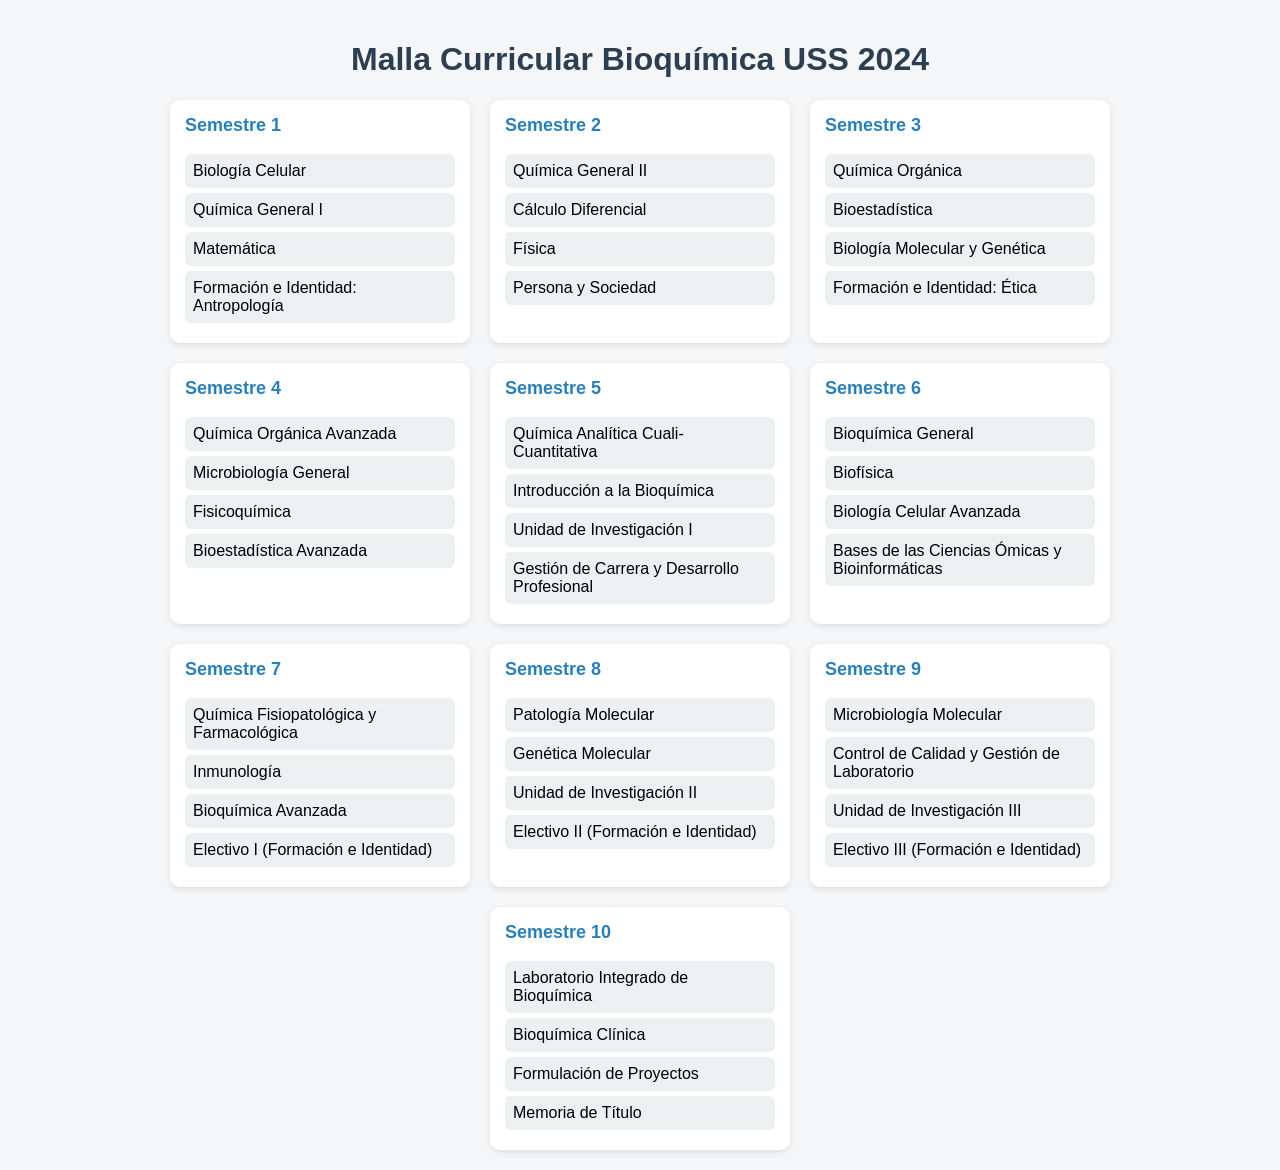
==== docs/index.html @ abe25c47 "commit" ====
<!DOCTYPE html>
<html lang="es">
<head>
  <meta charset="UTF-8" />
  <meta name="viewport" content="width=device-width, initial-scale=1.0"/>
  <title>Malla Bioquímica USS 2024</title>
  <style>
    body {
      font-family: Arial, sans-serif;
      background: #f4f6f8;
      margin: 0;
      padding: 20px;
    }
    h1 {
      text-align: center;
      color: #2c3e50;
    }
    .grid {
      display: flex;
      flex-wrap: wrap;
      justify-content: center;
      gap: 20px;
    }
    .semestre {
      background: white;
      border-radius: 10px;
      box-shadow: 0 2px 6px rgba(0,0,0,0.1);
      padding: 15px;
      width: 270px;
    }
    .semestre h3 {
      margin-top: 0;
      color: #2980b9;
      font-size: 18px;
    }
    .ramo {
      background: #ecf0f1;
      margin: 5px 0;
      padding: 8px;
      border-radius: 6px;
      cursor: help;
    }
    .ramo:hover {
      background: #d0dce3;
    }
  </style>
</head>
<body>
  <h1>Malla Curricular Bioquímica USS 2024</h1>

  <div class="grid">
    <div class="semestre">
      <h3>Semestre 1</h3>
      <div class="ramo">Biología Celular</div>
      <div class="ramo">Química General I</div>
      <div class="ramo">Matemática</div>
      <div class="ramo">Formación e Identidad: Antropología</div>
    </div>

    <div class="semestre">
      <h3>Semestre 2</h3>
      <div class="ramo" title="Requiere Química General I">Química General II</div>
      <div class="ramo">Cálculo Diferencial</div>
      <div class="ramo">Física</div>
      <div class="ramo">Persona y Sociedad</div>
    </div>

    <div class="semestre">
      <h3>Semestre 3</h3>
      <div class="ramo" title="Requiere Química General II">Química Orgánica</div>
      <div class="ramo">Bioestadística</div>
      <div class="ramo">Biología Molecular y Genética</div>
      <div class="ramo">Formación e Identidad: Ética</div>
    </div>

    <div class="semestre">
      <h3>Semestre 4</h3>
      <div class="ramo" title="Requiere Química Orgánica">Química Orgánica Avanzada</div>
      <div class="ramo">Microbiología General</div>
      <div class="ramo">Fisicoquímica</div>
      <div class="ramo">Bioestadística Avanzada</div>
    </div>

    <div class="semestre">
      <h3>Semestre 5</h3>
      <div class="ramo">Química Analítica Cuali-Cuantitativa</div>
      <div class="ramo">Introducción a la Bioquímica</div>
      <div class="ramo">Unidad de Investigación I</div>
      <div class="ramo">Gestión de Carrera y Desarrollo Profesional</div>
    </div>

    <div class="semestre">
      <h3>Semestre 6</h3>
      <div class="ramo" title="Requiere Introducción a la Bioquímica">Bioquímica General</div>
      <div class="ramo">Biofísica</div>
      <div class="ramo">Biología Celular Avanzada</div>
      <div class="ramo">Bases de las Ciencias Ómicas y Bioinformáticas</div>
    </div>

    <div class="semestre">
      <h3>Semestre 7</h3>
      <div class="ramo">Química Fisiopatológica y Farmacológica</div>
      <div class="ramo">Inmunología</div>
      <div class="ramo">Bioquímica Avanzada</div>
      <div class="ramo">Electivo I (Formación e Identidad)</div>
    </div>

    <div class="semestre">
      <h3>Semestre 8</h3>
      <div class="ramo">Patología Molecular</div>
      <div class="ramo">Genética Molecular</div>
      <div class="ramo">Unidad de Investigación II</div>
      <div class="ramo">Electivo II (Formación e Identidad)</div>
    </div>

    <div class="semestre">
      <h3>Semestre 9</h3>
      <div class="ramo">Microbiología Molecular</div>
      <div class="ramo">Control de Calidad y Gestión de Laboratorio</div>
      <div class="ramo">Unidad de Investigación III</div>
      <div class="ramo">Electivo III (Formación e Identidad)</div>
    </div>

    <div class="semestre">
      <h3>Semestre 10</h3>
      <div class="ramo">Laboratorio Integrado de Bioquímica</div>
      <div class="ramo">Bioquímica Clínica</div>
      <div class="ramo">Formulación de Proyectos</div>
      <div class="ramo">Memoria de Título</div>
    </div>
  </div>
</body>
</html>
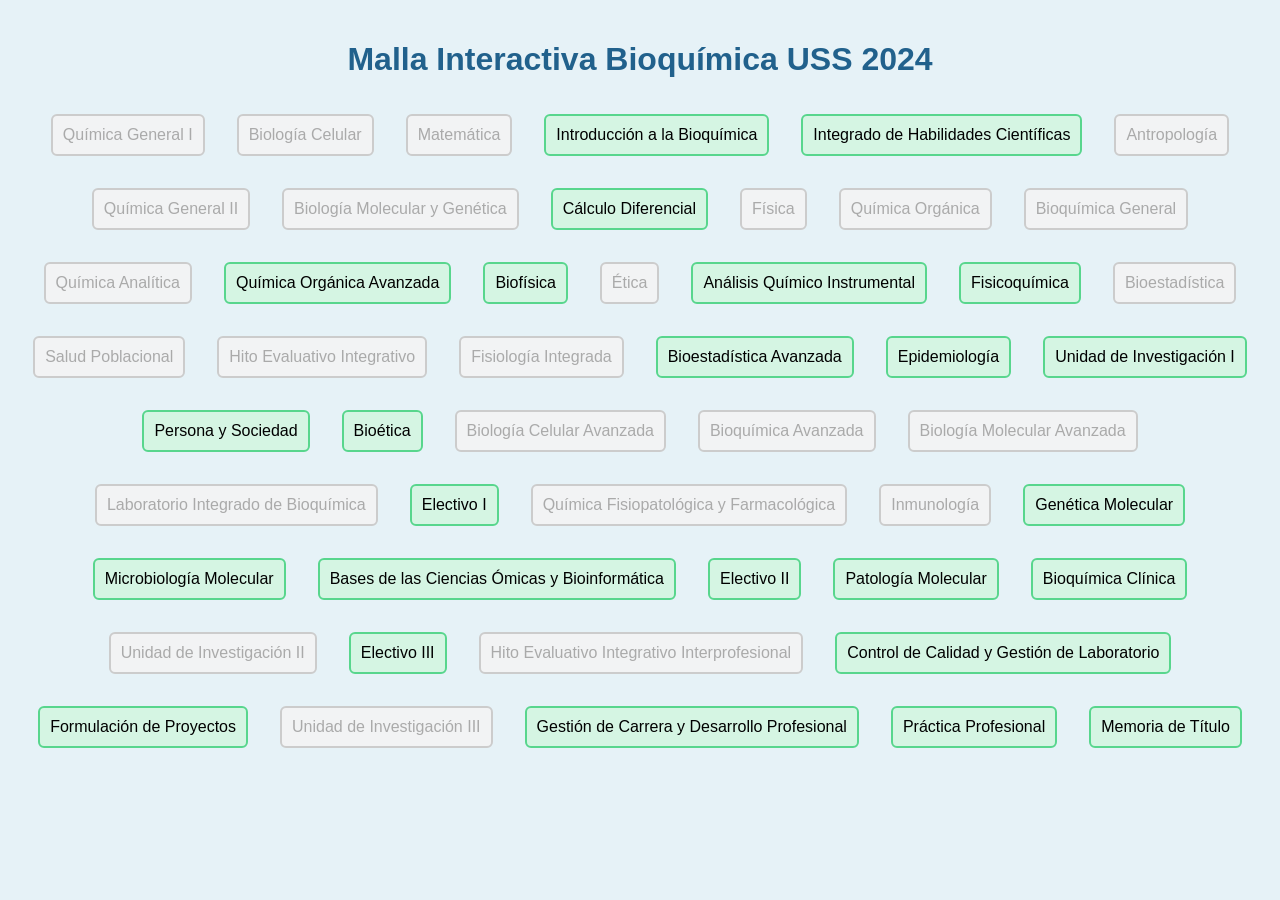
==== commit e4469b80: "commit" ====
--- a/docs/index.html
+++ b/docs/index.html
@@ -1,133 +1,14 @@
 <!DOCTYPE html>
 <html lang="es">
 <head>
-  <meta charset="UTF-8" />
-  <meta name="viewport" content="width=device-width, initial-scale=1.0"/>
+  <meta charset="UTF-8">
+  <meta name="viewport" content="width=device-width, initial-scale=1.0">
   <title>Malla Bioquímica USS 2024</title>
-  <style>
-    body {
-      font-family: Arial, sans-serif;
-      background: #f4f6f8;
-      margin: 0;
-      padding: 20px;
-    }
-    h1 {
-      text-align: center;
-      color: #2c3e50;
-    }
-    .grid {
-      display: flex;
-      flex-wrap: wrap;
-      justify-content: center;
-      gap: 20px;
-    }
-    .semestre {
-      background: white;
-      border-radius: 10px;
-      box-shadow: 0 2px 6px rgba(0,0,0,0.1);
-      padding: 15px;
-      width: 270px;
-    }
-    .semestre h3 {
-      margin-top: 0;
-      color: #2980b9;
-      font-size: 18px;
-    }
-    .ramo {
-      background: #ecf0f1;
-      margin: 5px 0;
-      padding: 8px;
-      border-radius: 6px;
-      cursor: help;
-    }
-    .ramo:hover {
-      background: #d0dce3;
-    }
-  </style>
+  <link rel="stylesheet" href="estilos.css">
 </head>
 <body>
-  <h1>Malla Curricular Bioquímica USS 2024</h1>
-
-  <div class="grid">
-    <div class="semestre">
-      <h3>Semestre 1</h3>
-      <div class="ramo">Biología Celular</div>
-      <div class="ramo">Química General I</div>
-      <div class="ramo">Matemática</div>
-      <div class="ramo">Formación e Identidad: Antropología</div>
-    </div>
-
-    <div class="semestre">
-      <h3>Semestre 2</h3>
-      <div class="ramo" title="Requiere Química General I">Química General II</div>
-      <div class="ramo">Cálculo Diferencial</div>
-      <div class="ramo">Física</div>
-      <div class="ramo">Persona y Sociedad</div>
-    </div>
-
-    <div class="semestre">
-      <h3>Semestre 3</h3>
-      <div class="ramo" title="Requiere Química General II">Química Orgánica</div>
-      <div class="ramo">Bioestadística</div>
-      <div class="ramo">Biología Molecular y Genética</div>
-      <div class="ramo">Formación e Identidad: Ética</div>
-    </div>
-
-    <div class="semestre">
-      <h3>Semestre 4</h3>
-      <div class="ramo" title="Requiere Química Orgánica">Química Orgánica Avanzada</div>
-      <div class="ramo">Microbiología General</div>
-      <div class="ramo">Fisicoquímica</div>
-      <div class="ramo">Bioestadística Avanzada</div>
-    </div>
-
-    <div class="semestre">
-      <h3>Semestre 5</h3>
-      <div class="ramo">Química Analítica Cuali-Cuantitativa</div>
-      <div class="ramo">Introducción a la Bioquímica</div>
-      <div class="ramo">Unidad de Investigación I</div>
-      <div class="ramo">Gestión de Carrera y Desarrollo Profesional</div>
-    </div>
-
-    <div class="semestre">
-      <h3>Semestre 6</h3>
-      <div class="ramo" title="Requiere Introducción a la Bioquímica">Bioquímica General</div>
-      <div class="ramo">Biofísica</div>
-      <div class="ramo">Biología Celular Avanzada</div>
-      <div class="ramo">Bases de las Ciencias Ómicas y Bioinformáticas</div>
-    </div>
-
-    <div class="semestre">
-      <h3>Semestre 7</h3>
-      <div class="ramo">Química Fisiopatológica y Farmacológica</div>
-      <div class="ramo">Inmunología</div>
-      <div class="ramo">Bioquímica Avanzada</div>
-      <div class="ramo">Electivo I (Formación e Identidad)</div>
-    </div>
-
-    <div class="semestre">
-      <h3>Semestre 8</h3>
-      <div class="ramo">Patología Molecular</div>
-      <div class="ramo">Genética Molecular</div>
-      <div class="ramo">Unidad de Investigación II</div>
-      <div class="ramo">Electivo II (Formación e Identidad)</div>
-    </div>
-
-    <div class="semestre">
-      <h3>Semestre 9</h3>
-      <div class="ramo">Microbiología Molecular</div>
-      <div class="ramo">Control de Calidad y Gestión de Laboratorio</div>
-      <div class="ramo">Unidad de Investigación III</div>
-      <div class="ramo">Electivo III (Formación e Identidad)</div>
-    </div>
-
-    <div class="semestre">
-      <h3>Semestre 10</h3>
-      <div class="ramo">Laboratorio Integrado de Bioquímica</div>
-      <div class="ramo">Bioquímica Clínica</div>
-      <div class="ramo">Formulación de Proyectos</div>
-      <div class="ramo">Memoria de Título</div>
-    </div>
-  </div>
+  <h1>Malla Interactiva Bioquímica USS 2024</h1>
+  <div class="malla" id="malla"></div>
+  <script src="script.js"></script>
 </body>
 </html>
--- a/docs/estilos.css
+++ b/docs/estilos.css
@@ -0,0 +1,42 @@
+
+body {
+  font-family: Arial, sans-serif;
+  background: #e6f2f7;
+  margin: 0;
+  padding: 20px;
+}
+h1 {
+  text-align: center;
+  color: #21618c;
+}
+.malla {
+  display: flex;
+  flex-wrap: wrap;
+  justify-content: center;
+  gap: 20px;
+  margin-top: 30px;
+}
+.ramo {
+  background: #d5f5e3;
+  padding: 10px;
+  margin: 6px;
+  border-radius: 6px;
+  text-align: center;
+  cursor: pointer;
+  border: 2px solid #58d68d;
+  transition: background 0.2s ease;
+}
+.ramo:hover {
+  background: #abebc6;
+}
+.ramo.bloqueado {
+  background: #f2f3f4;
+  color: #aaa;
+  border-color: #ccc;
+  cursor: not-allowed;
+}
+.ramo.aprobado {
+  background: #3498db;
+  color: white;
+  border-color: #21618c;
+}
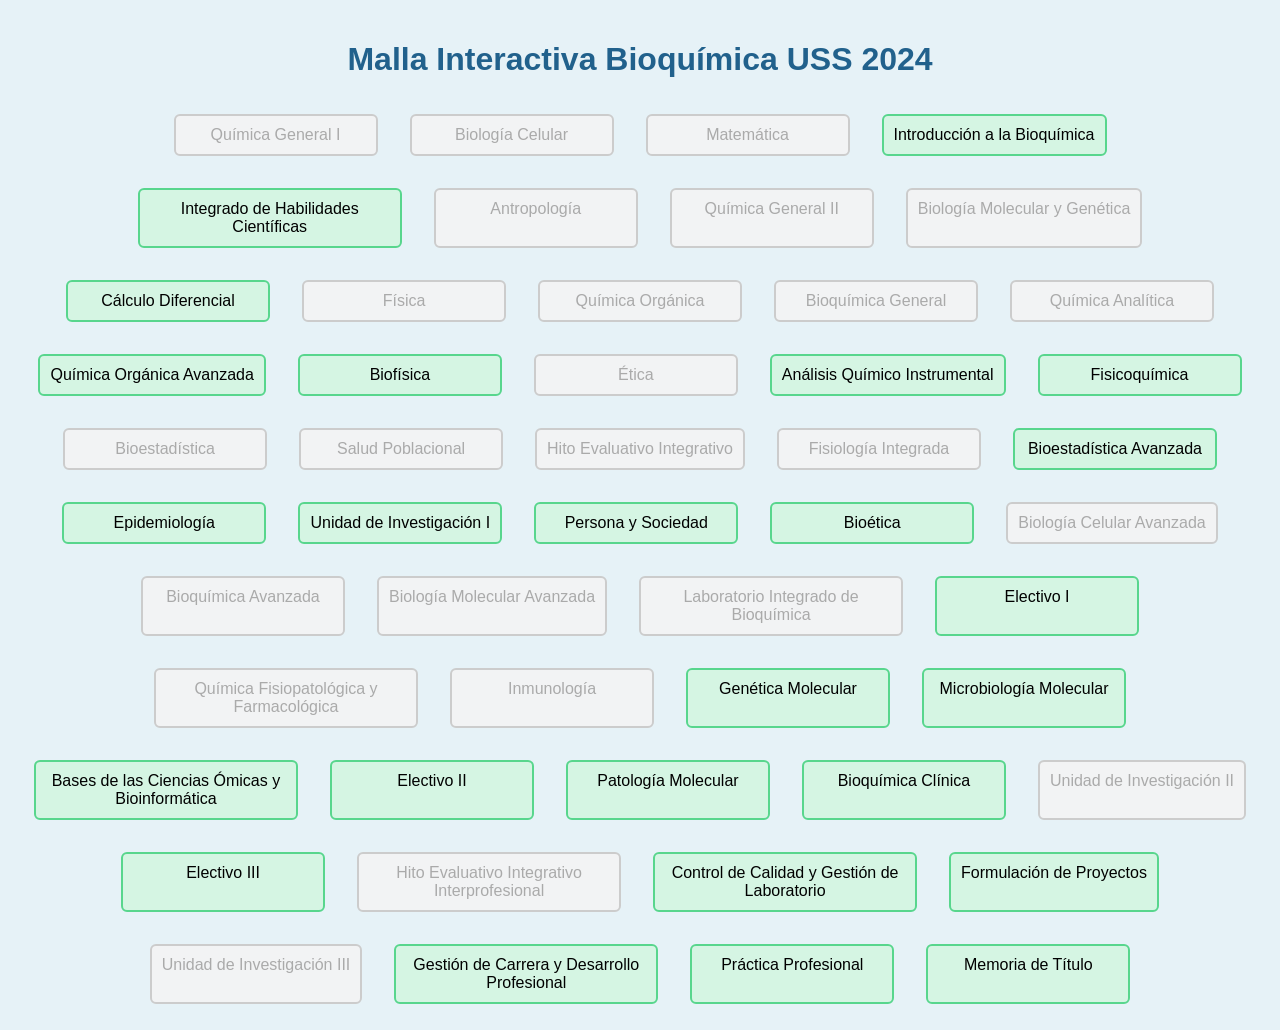
==== commit e204dc97: "commit" ====
--- a/docs/index.html
+++ b/docs/index.html
@@ -1,10 +1,10 @@
 <!DOCTYPE html>
 <html lang="es">
 <head>
-  <meta charset="UTF-8">
-  <meta name="viewport" content="width=device-width, initial-scale=1.0">
+  <meta charset="UTF-8" />
+  <meta name="viewport" content="width=device-width, initial-scale=1.0"/>
   <title>Malla Bioquímica USS 2024</title>
-  <link rel="stylesheet" href="estilos.css">
+  <link rel="stylesheet" href="estilos.css" />
 </head>
 <body>
   <h1>Malla Interactiva Bioquímica USS 2024</h1>
--- a/docs/estilos.css
+++ b/docs/estilos.css
@@ -1,14 +1,15 @@
-
 body {
   font-family: Arial, sans-serif;
   background: #e6f2f7;
   margin: 0;
   padding: 20px;
 }
+
 h1 {
   text-align: center;
   color: #21618c;
 }
+
 .malla {
   display: flex;
   flex-wrap: wrap;
@@ -16,6 +17,7 @@
   gap: 20px;
   margin-top: 30px;
 }
+
 .ramo {
   background: #d5f5e3;
   padding: 10px;
@@ -25,16 +27,21 @@
   cursor: pointer;
   border: 2px solid #58d68d;
   transition: background 0.2s ease;
+  min-width: 180px;
+  max-width: 240px;
 }
+
 .ramo:hover {
   background: #abebc6;
 }
+
 .ramo.bloqueado {
   background: #f2f3f4;
   color: #aaa;
   border-color: #ccc;
   cursor: not-allowed;
 }
+
 .ramo.aprobado {
   background: #3498db;
   color: white;
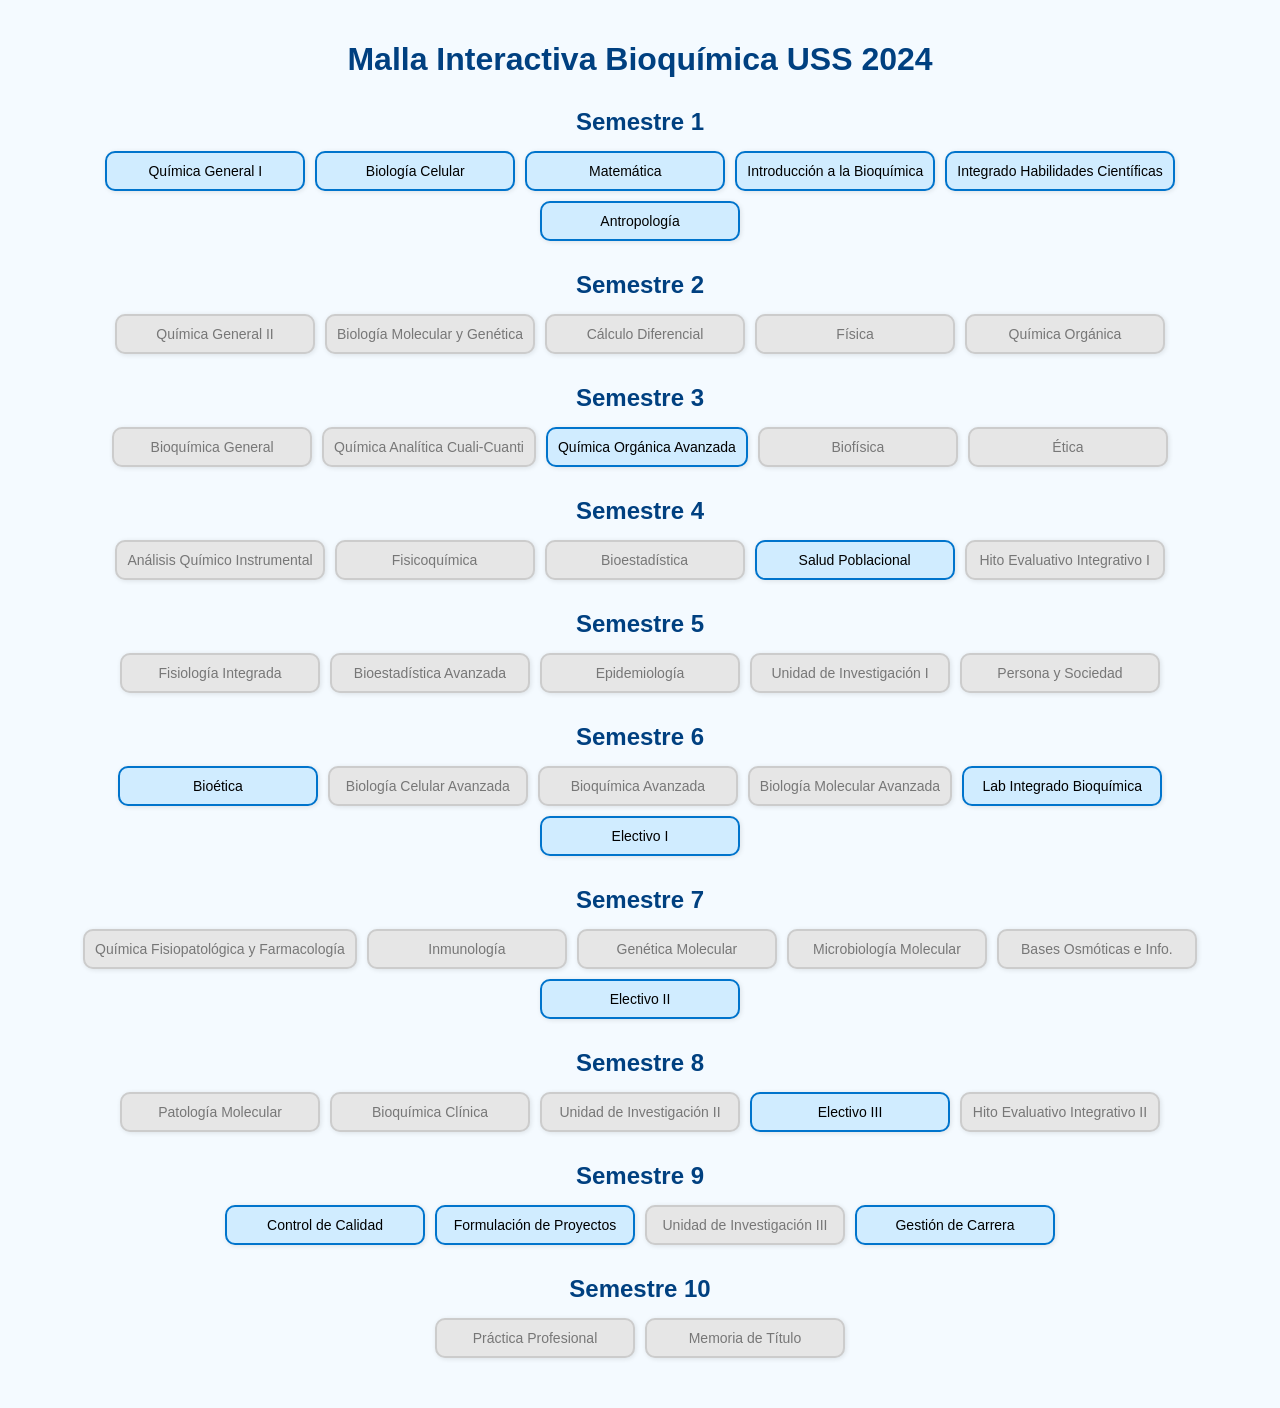
==== commit 816eea0c: "commit" ====
--- a/docs/index.html
+++ b/docs/index.html
@@ -1,14 +1,14 @@
 <!DOCTYPE html>
 <html lang="es">
 <head>
-  <meta charset="UTF-8" />
-  <meta name="viewport" content="width=device-width, initial-scale=1.0"/>
-  <title>Malla Bioquímica USS 2024</title>
-  <link rel="stylesheet" href="estilos.css" />
+  <meta charset="UTF-8">
+  <meta name="viewport" content="width=device-width, initial-scale=1.0">
+  <title>Malla Interactiva Bioquímica USS 2024</title>
+  <link rel="stylesheet" href="estilos.css">
 </head>
 <body>
   <h1>Malla Interactiva Bioquímica USS 2024</h1>
-  <div class="malla" id="malla"></div>
+  <div id="malla-container"></div>
   <script src="script.js"></script>
 </body>
 </html>
--- a/docs/estilos.css
+++ b/docs/estilos.css
@@ -1,49 +1,62 @@
+
 body {
-  font-family: Arial, sans-serif;
-  background: #e6f2f7;
+  font-family: 'Segoe UI', sans-serif;
+  background-color: #f4faff;
   margin: 0;
   padding: 20px;
+  color: #003366;
 }
 
 h1 {
   text-align: center;
-  color: #21618c;
+  margin-bottom: 30px;
+  color: #004080;
 }
 
-.malla {
+.semestre {
+  margin-bottom: 30px;
+}
+
+.semestre h2 {
+  color: #004080;
+  text-align: center;
+  margin-bottom: 15px;
+}
+
+.ramos {
   display: flex;
   flex-wrap: wrap;
+  gap: 10px;
   justify-content: center;
-  gap: 20px;
-  margin-top: 30px;
 }
 
-.ramo {
-  background: #d5f5e3;
+button.ramo {
+  background-color: #d0ecff;
+  border: 2px solid #0074cc;
+  border-radius: 10px;
   padding: 10px;
-  margin: 6px;
-  border-radius: 6px;
+  min-width: 200px;
+  font-size: 14px;
+  cursor: pointer;
+  transition: background-color 0.3s, transform 0.2s;
+  box-shadow: 1px 1px 5px rgba(0,0,0,0.1);
   text-align: center;
-  cursor: pointer;
-  border: 2px solid #58d68d;
-  transition: background 0.2s ease;
-  min-width: 180px;
-  max-width: 240px;
 }
 
-.ramo:hover {
-  background: #abebc6;
+button.ramo:hover:not(:disabled) {
+  background-color: #a6e1ff;
+  transform: scale(1.02);
 }
 
-.ramo.bloqueado {
-  background: #f2f3f4;
-  color: #aaa;
-  border-color: #ccc;
+button.ramo:disabled {
+  background-color: #e6e6e6;
+  border-color: #cccccc;
+  color: #777;
   cursor: not-allowed;
 }
 
-.ramo.aprobado {
-  background: #3498db;
-  color: white;
-  border-color: #21618c;
+button.ramo.aprobado {
+  background-color: #b2f0b2;
+  border-color: #38a169;
+  color: #084c14;
 }
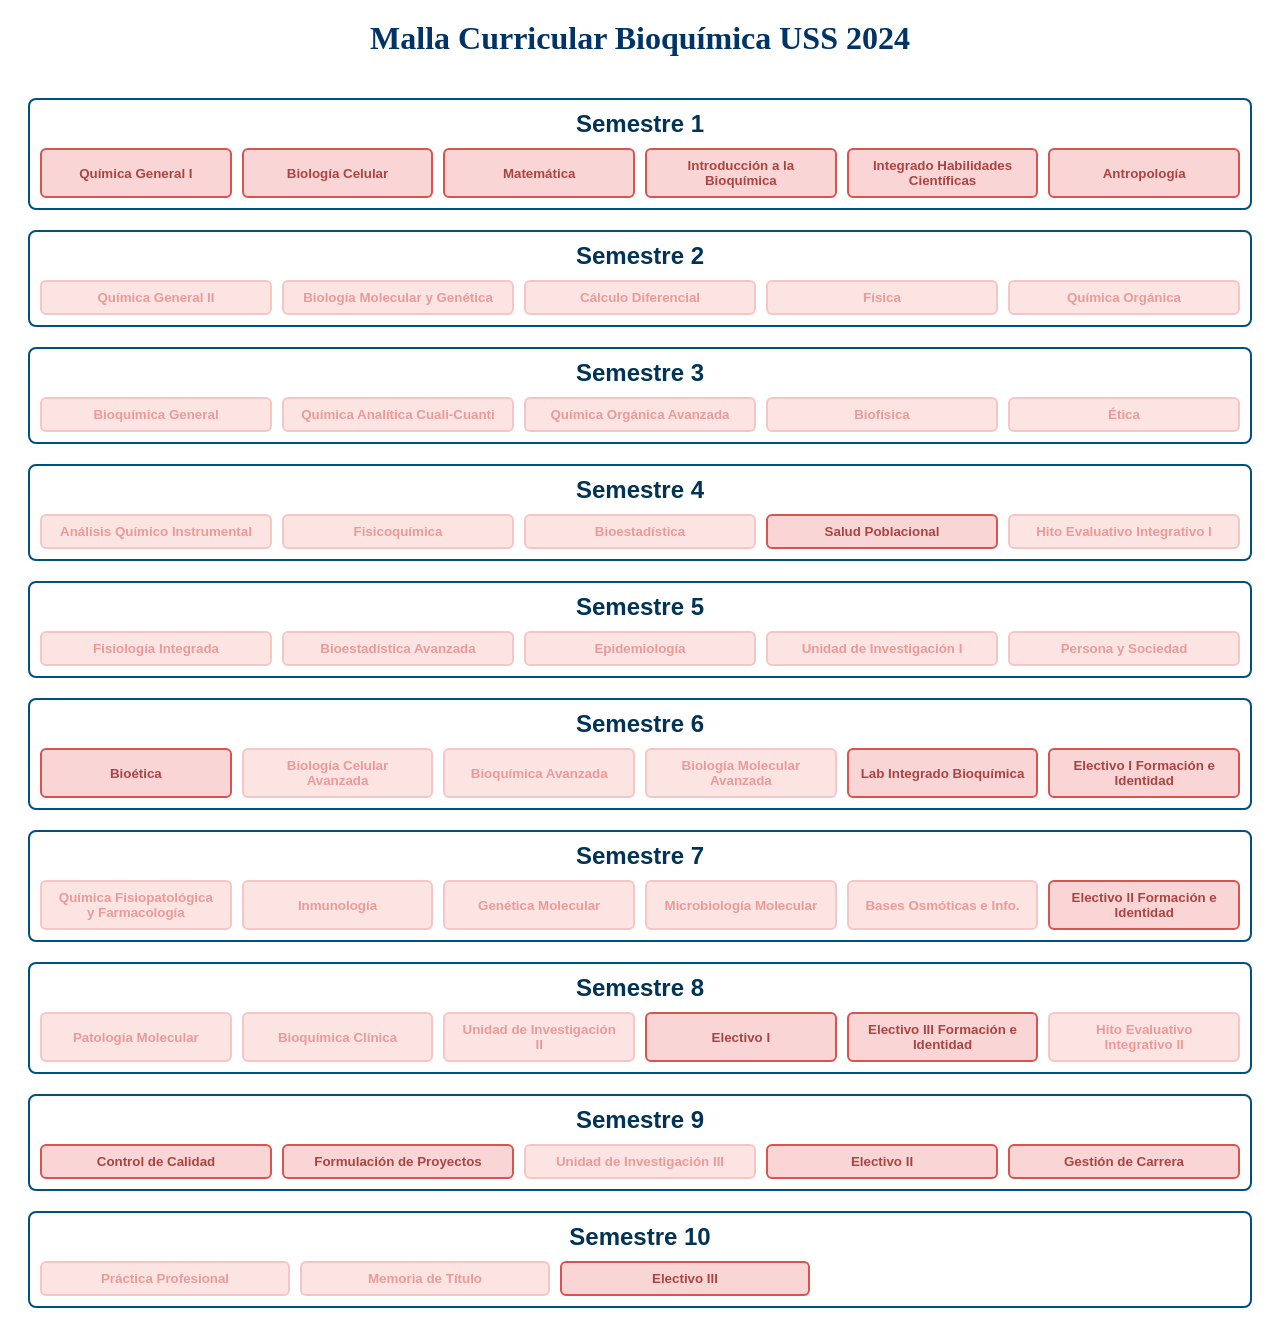
==== commit 458989e3: "commit" ====
--- a/docs/index.html
+++ b/docs/index.html
@@ -1,14 +1,17 @@
 <!DOCTYPE html>
 <html lang="es">
 <head>
-  <meta charset="UTF-8">
-  <meta name="viewport" content="width=device-width, initial-scale=1.0">
-  <title>Malla Interactiva Bioquímica USS 2024</title>
-  <link rel="stylesheet" href="estilos.css">
+  <meta charset="UTF-8" />
+  <meta name="viewport" content="width=device-width, initial-scale=1" />
+  <title>Malla Interactiva Bioquímica USS </title>
+  <link rel="stylesheet" href="estilos.css" />
 </head>
 <body>
-  <h1>Malla Interactiva Bioquímica USS 2024</h1>
+  <h1 style="text-align:center; color:#003366; margin-top:20px;">
+    Malla Curricular Bioquímica USS 2024
+  </h1>
   <div id="malla-container"></div>
+
   <script src="script.js"></script>
 </body>
 </html>
--- a/docs/estilos.css
+++ b/docs/estilos.css
@@ -1,62 +1,75 @@
-
-body {
-  font-family: 'Segoe UI', sans-serif;
-  background-color: #f4faff;
-  margin: 0;
+/* Contenedor general de la malla */
+#malla-container {
+  display: flex;
+  flex-direction: column;
+  gap: 20px;
   padding: 20px;
-  color: #003366;
+  font-family: Arial, sans-serif;
 }
 
-h1 {
-  text-align: center;
-  margin-bottom: 30px;
-  color: #004080;
+/* Bloque de cada semestre */
+.semestre {
+  border: 2px solid #005080; /* azul oscuro */
+  border-radius: 8px;
+  padding: 10px;
 }
 
-.semestre {
-  margin-bottom: 30px;
+/* Título del semestre */
+.semestre h2 {
+  margin: 0 0 10px 0;
+  color: #003355; /* azul más oscuro */
+  text-align: center;
 }
 
-.semestre h2 {
-  color: #004080;
-  text-align: center;
-  margin-bottom: 15px;
-}
-
+/* Contenedor de los ramos en fila */
 .ramos {
   display: flex;
   flex-wrap: wrap;
   gap: 10px;
-  justify-content: center;
+  justify-content: flex-start;
 }
 
-button.ramo {
-  background-color: #d0ecff;
-  border: 2px solid #0074cc;
-  border-radius: 10px;
-  padding: 10px;
-  min-width: 200px;
-  font-size: 14px;
+/* Estilo base para cada ramo (botón) */
+.ramo {
+  background-color: #f9d6d5; /* rojo muy claro */
+  border: 2px solid #d9534f; /* rojo medio */
+  color: #a94442; /* rojo oscuro */
+  padding: 8px 12px;
+  border-radius: 6px;
   cursor: pointer;
-  transition: background-color 0.3s, transform 0.2s;
-  box-shadow: 1px 1px 5px rgba(0,0,0,0.1);
-  text-align: center;
+  font-weight: 600;
+  user-select: none;
+  transition: background-color 0.3s, color 0.3s;
+  flex: 1 1 150px; /* ancho base, flexible */
+  max-width: 250px;
 }
 
-button.ramo:hover:not(:disabled) {
-  background-color: #a6e1ff;
-  transform: scale(1.02);
-}
-
-button.ramo:disabled {
-  background-color: #e6e6e6;
-  border-color: #cccccc;
-  color: #777;
+/* Estado deshabilitado (no puede seleccionar) */
+.ramo:disabled {
+  background-color: #fce4e3; /* rojo muy pálido */
+  border-color: #f5c6c5;
+  color: #e99a99;
   cursor: not-allowed;
 }
 
-button.ramo.aprobado {
-  background-color: #b2f0b2;
-  border-color: #38a169;
-  color: #084c14;
+/* Estado aprobado */
+.ramo.aprobado {
+  background-color: #003366; /* azul oscuro */
+  border-color: #002244;
+  color: #cce6ff; /* texto claro */
+  text-decoration: line-through;
 }
+
+/* Al pasar el mouse sobre botones habilitados */
+.ramo:not(:disabled):hover {
+  background-color: #e04e4b; /* rojo vivo */
+  color: white;
+}
+
+/* Para dispositivos móviles o pantallas pequeñas */
+@media (max-width: 600px) {
+  .ramo {
+    flex: 1 1 100%;
+    max-width: 100%;
+  }
+}
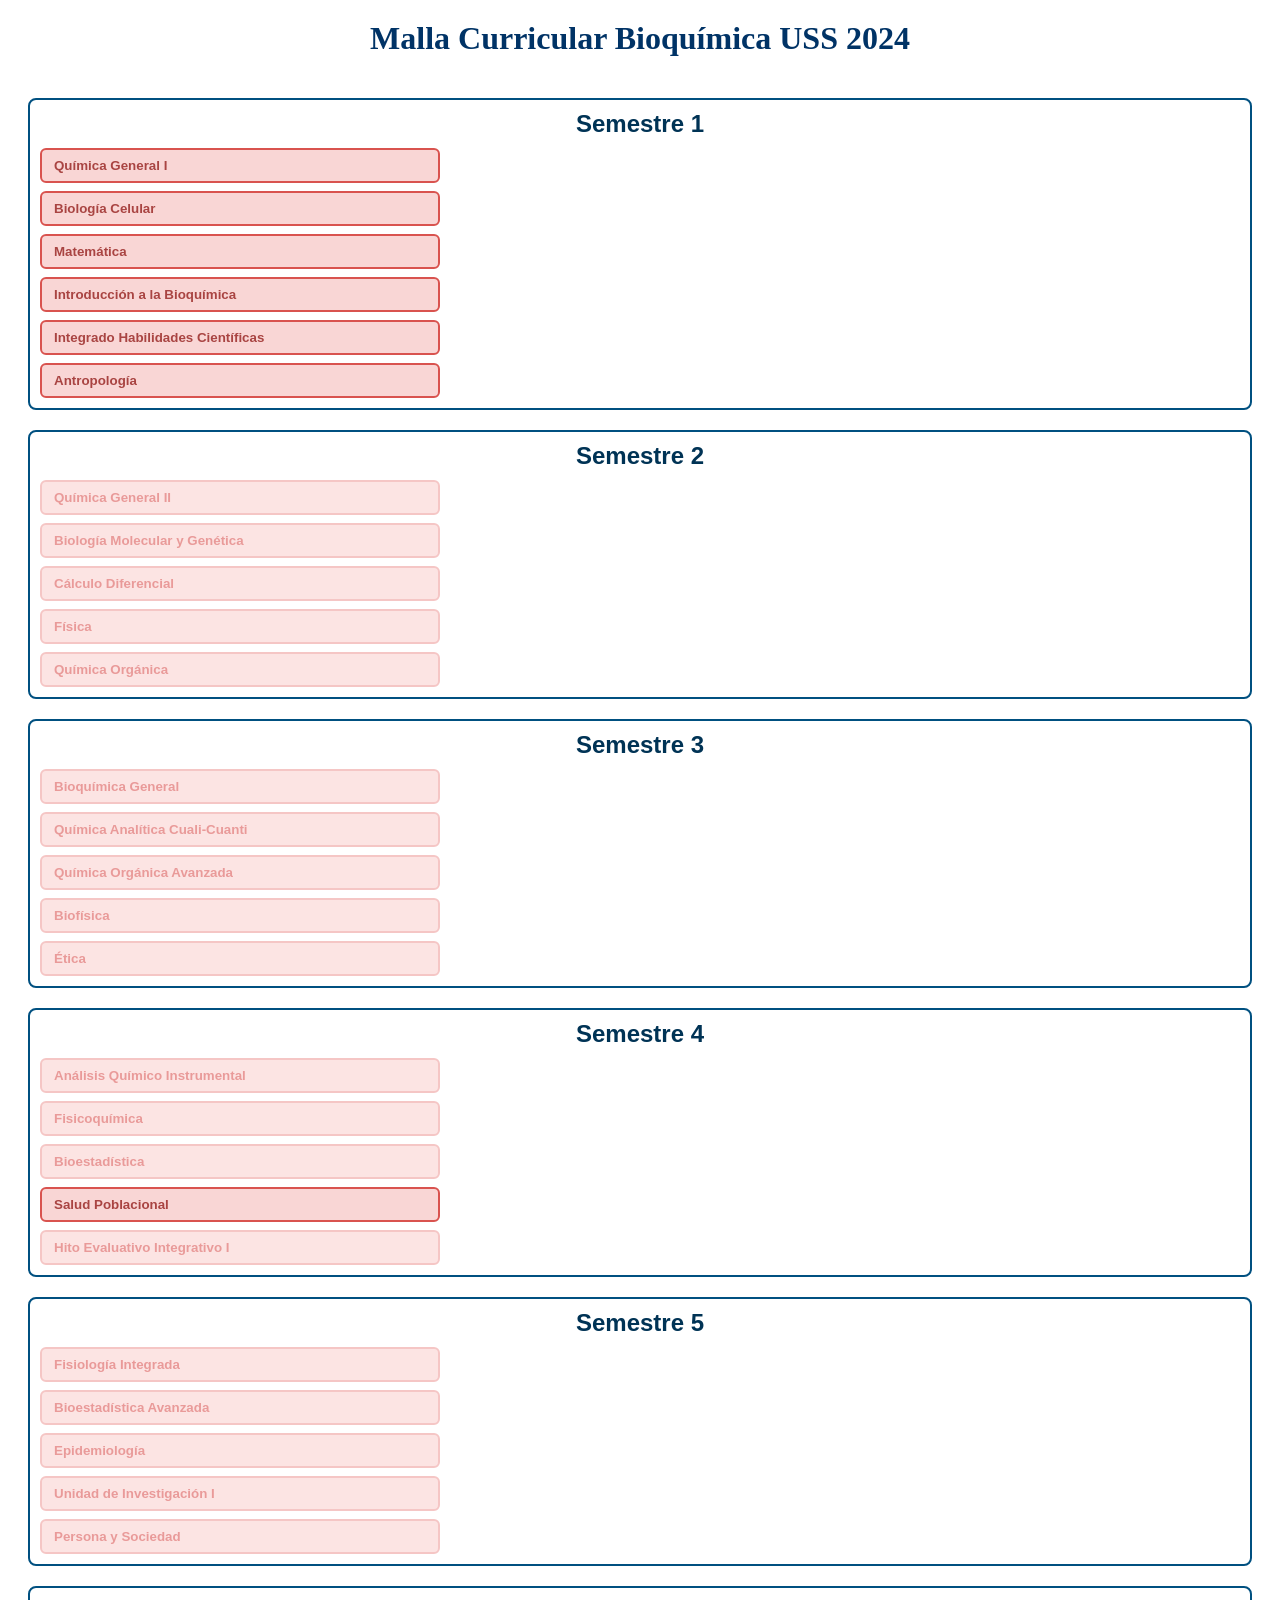
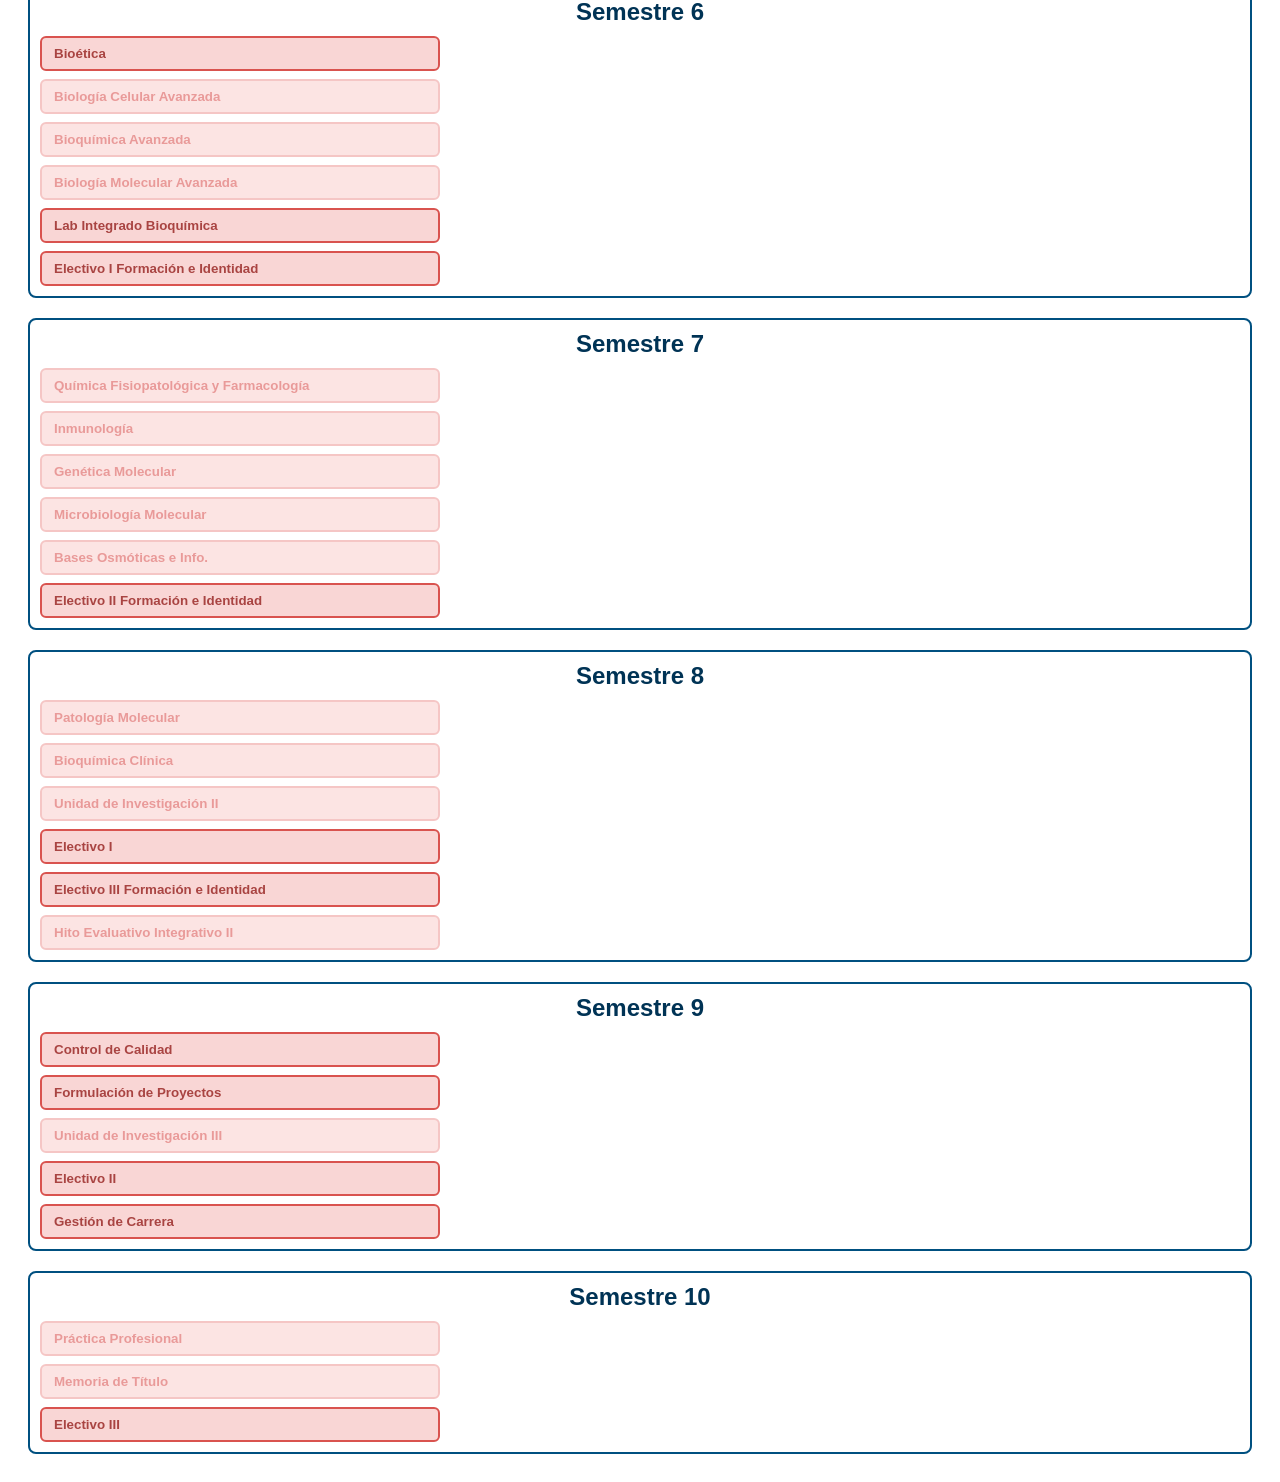
==== commit 09d1cdfa: "commit" ====
--- a/docs/index.html
+++ b/docs/index.html
@@ -3,7 +3,7 @@
 <head>
   <meta charset="UTF-8" />
   <meta name="viewport" content="width=device-width, initial-scale=1" />
-  <title>Malla Interactiva Bioquímica USS </title>
+  <title>Malla Interactiva Bioquímica USS</title>
   <link rel="stylesheet" href="estilos.css" />
 </head>
 <body>
--- a/docs/estilos.css
+++ b/docs/estilos.css
@@ -1,4 +1,4 @@
-/* Contenedor general de la malla */
+/* Contenedor general */
 #malla-container {
   display: flex;
   flex-direction: column;
@@ -7,9 +7,9 @@
   font-family: Arial, sans-serif;
 }
 
-/* Bloque de cada semestre */
+/* Semestre */
 .semestre {
-  border: 2px solid #005080; /* azul oscuro */
+  border: 2px solid #005080;
   border-radius: 8px;
   padding: 10px;
 }
@@ -17,59 +17,59 @@
 /* Título del semestre */
 .semestre h2 {
   margin: 0 0 10px 0;
-  color: #003355; /* azul más oscuro */
+  color: #003355;
   text-align: center;
 }
 
-/* Contenedor de los ramos en fila */
+/* Contenedor de ramos (en columna) */
 .ramos {
   display: flex;
-  flex-wrap: wrap;
-  gap: 10px;
-  justify-content: flex-start;
+  flex-direction: column;
+  gap: 8px;
+  align-items: flex-start;
 }
 
-/* Estilo base para cada ramo (botón) */
+/* Botón de ramo */
 .ramo {
-  background-color: #f9d6d5; /* rojo muy claro */
-  border: 2px solid #d9534f; /* rojo medio */
-  color: #a94442; /* rojo oscuro */
+  background-color: #f9d6d5;
+  border: 2px solid #d9534f;
+  color: #a94442;
   padding: 8px 12px;
   border-radius: 6px;
   cursor: pointer;
   font-weight: 600;
   user-select: none;
-  transition: background-color 0.3s, color 0.3s;
-  flex: 1 1 150px; /* ancho base, flexible */
-  max-width: 250px;
+  transition: all 0.3s ease;
+  width: 100%;
+  max-width: 400px;
+  text-align: left;
 }
 
-/* Estado deshabilitado (no puede seleccionar) */
+/* Deshabilitado */
 .ramo:disabled {
-  background-color: #fce4e3; /* rojo muy pálido */
+  background-color: #fce4e3;
   border-color: #f5c6c5;
   color: #e99a99;
   cursor: not-allowed;
 }
 
-/* Estado aprobado */
+/* Aprobado */
 .ramo.aprobado {
-  background-color: #003366; /* azul oscuro */
+  background-color: #003366;
   border-color: #002244;
-  color: #cce6ff; /* texto claro */
+  color: #cce6ff;
   text-decoration: line-through;
 }
 
-/* Al pasar el mouse sobre botones habilitados */
+/* Hover activo */
 .ramo:not(:disabled):hover {
-  background-color: #e04e4b; /* rojo vivo */
+  background-color: #e04e4b;
   color: white;
 }
 
-/* Para dispositivos móviles o pantallas pequeñas */
+/* Móvil */
 @media (max-width: 600px) {
   .ramo {
-    flex: 1 1 100%;
     max-width: 100%;
   }
 }
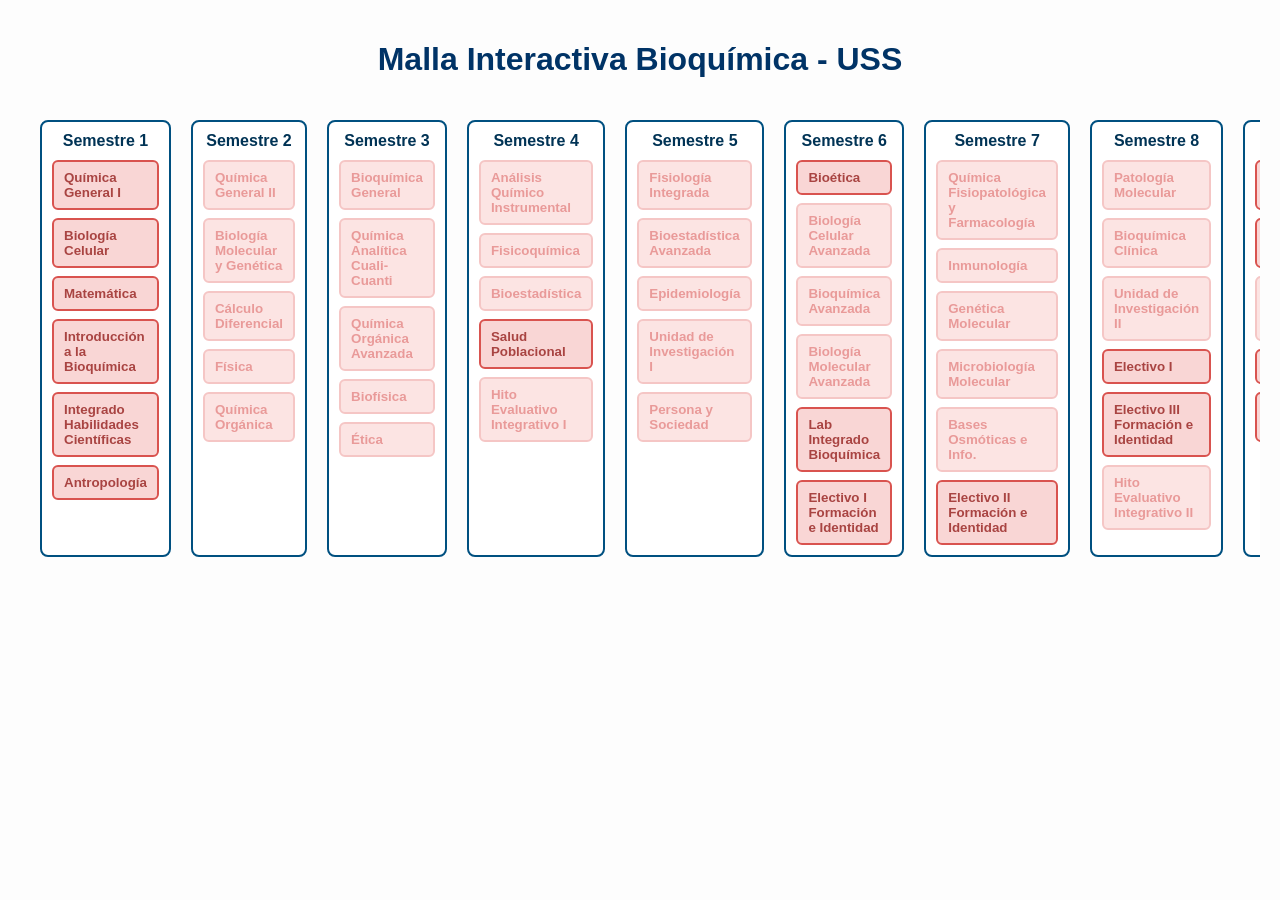
==== commit aa4a1715: "commit" ====
--- a/docs/index.html
+++ b/docs/index.html
@@ -2,14 +2,12 @@
 <html lang="es">
 <head>
   <meta charset="UTF-8" />
-  <meta name="viewport" content="width=device-width, initial-scale=1" />
+  <meta name="viewport" content="width=device-width, initial-scale=1.0"/>
   <title>Malla Interactiva Bioquímica USS</title>
   <link rel="stylesheet" href="estilos.css" />
 </head>
 <body>
-  <h1 style="text-align:center; color:#003366; margin-top:20px;">
-    Malla Curricular Bioquímica USS 2024
-  </h1>
+  <h1>Malla Interactiva Bioquímica - USS</h1>
   <div id="malla-container"></div>
 
   <script src="script.js"></script>
--- a/docs/estilos.css
+++ b/docs/estilos.css
@@ -1,51 +1,60 @@
-/* Contenedor general */
+body {
+  font-family: Arial, sans-serif;
+  margin: 0;
+  padding: 20px;
+  background: #fdfdfd;
+}
+
+h1 {
+  text-align: center;
+  color: #003366;
+}
+
 #malla-container {
-  display: flex;
-  flex-direction: column;
+  display: grid;
+  grid-template-columns: repeat(10, 1fr); /* 10 columnas verticales */
   gap: 20px;
   padding: 20px;
-  font-family: Arial, sans-serif;
+  overflow-x: auto;
 }
 
-/* Semestre */
 .semestre {
   border: 2px solid #005080;
   border-radius: 8px;
   padding: 10px;
+  background: #ffffff;
+  display: flex;
+  flex-direction: column;
+  align-items: stretch;
+  gap: 10px;
 }
 
-/* Título del semestre */
 .semestre h2 {
-  margin: 0 0 10px 0;
+  margin: 0;
+  text-align: center;
   color: #003355;
-  text-align: center;
+  font-size: 1em;
 }
 
-/* Contenedor de ramos (en columna) */
 .ramos {
   display: flex;
   flex-direction: column;
   gap: 8px;
-  align-items: flex-start;
 }
 
-/* Botón de ramo */
 .ramo {
   background-color: #f9d6d5;
   border: 2px solid #d9534f;
   color: #a94442;
-  padding: 8px 12px;
+  padding: 8px 10px;
   border-radius: 6px;
   cursor: pointer;
-  font-weight: 600;
-  user-select: none;
-  transition: all 0.3s ease;
-  width: 100%;
-  max-width: 400px;
+  font-weight: bold;
   text-align: left;
+  transition: all 0.25s ease;
+  white-space: normal;
 }
 
-/* Deshabilitado */
 .ramo:disabled {
   background-color: #fce4e3;
   border-color: #f5c6c5;
@@ -53,7 +62,6 @@
   cursor: not-allowed;
 }
 
-/* Aprobado */
 .ramo.aprobado {
   background-color: #003366;
   border-color: #002244;
@@ -61,15 +69,7 @@
   text-decoration: line-through;
 }
 
-/* Hover activo */
 .ramo:not(:disabled):hover {
   background-color: #e04e4b;
   color: white;
 }
-
-/* Móvil */
-@media (max-width: 600px) {
-  .ramo {
-    max-width: 100%;
-  }
-}
